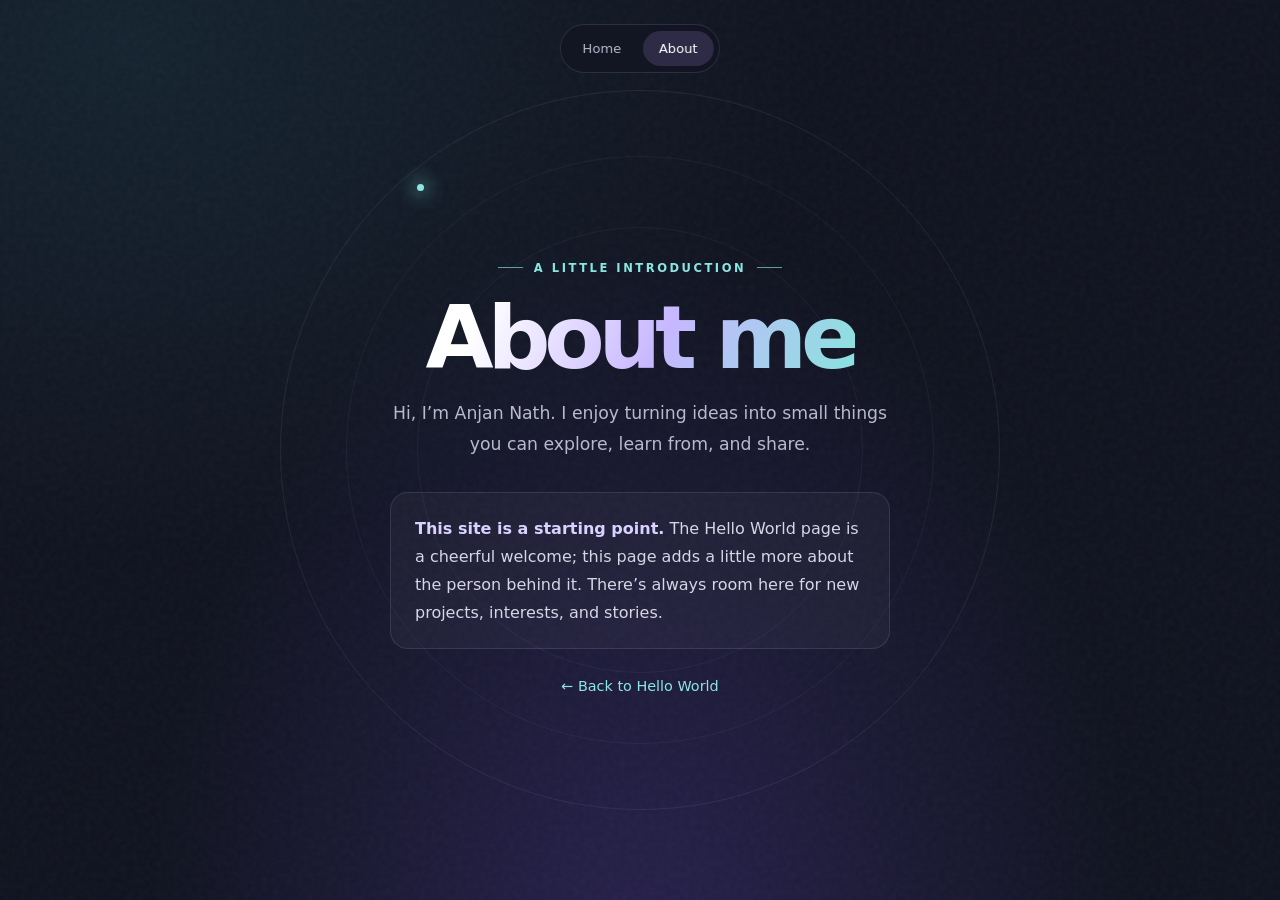
==== about.html @ 315eda44 "Publish index and about pages" ====
<!doctype html>
<html lang="en">
<head>
  <meta charset="utf-8">
  <meta name="viewport" content="width=device-width, initial-scale=1">
  <meta name="theme-color" content="#10131f">
  <title>About — Anjan Nath</title>
  <style>
    :root { color-scheme: dark; --ink: #f7f5ff; --muted: #b9b9ce; --violet: #b7a0ff; --cyan: #8be6e1; }
    * { box-sizing: border-box; }
    body { min-height: 100vh; margin: 0; display: grid; place-items: center; overflow-x: hidden; color: var(--ink); font-family: Inter, ui-sans-serif, system-ui, -apple-system, BlinkMacSystemFont, "Segoe UI", sans-serif; background: radial-gradient(ellipse at 50% 110%, rgba(91,63,179,.32), transparent 55%), radial-gradient(ellipse at 10% 5%, rgba(54,153,164,.12), transparent 42%), #10131f; }
    .grain { position: fixed; inset: 0; pointer-events: none; opacity: .15; background-image: url("data:image/svg+xml,%3Csvg viewBox='0 0 180 180' xmlns='http://www.w3.org/2000/svg'%3E%3Cfilter id='n'%3E%3CfeTurbulence type='fractalNoise' baseFrequency='.85' numOctaves='3' stitchTiles='stitch'/%3E%3C/filter%3E%3Crect width='100%25' height='100%25' filter='url(%23n)' opacity='.25'/%3E%3C/svg%3E"); }
    .orbit { position: fixed; width: min(76vw, 720px); aspect-ratio: 1; border: 1px solid rgba(203,197,255,.09); border-radius: 50%; pointer-events: none; animation: turn 50s linear infinite; }
    .orbit::before, .orbit::after { content: ""; position: absolute; border: 1px solid rgba(203,197,255,.06); border-radius: 50%; inset: 9%; }
    .orbit::after { inset: 19%; }
    .spark { position: absolute; top: 13%; left: 19%; width: 7px; height: 7px; border-radius: 50%; background: var(--cyan); box-shadow: 0 0 18px 4px rgba(139,230,225,.5); }
    .site-nav { position: fixed; z-index: 2; top: 1.5rem; left: 50%; transform: translateX(-50%); display: flex; gap: .35rem; padding: .35rem; border: 1px solid rgba(203,197,255,.14); border-radius: 999px; background: rgba(18,20,34,.72); backdrop-filter: blur(14px); }
    .site-nav a { padding: .65rem 1rem; border-radius: 999px; color: #b9b9ce; text-decoration: none; font-size: .82rem; transition: color .2s, background .2s; }
    .site-nav a:hover, .site-nav a[aria-current="page"] { color: #fff; background: rgba(183,160,255,.16); }
    main { position: relative; width: min(90vw, 680px); padding: 7rem 1.5rem 4rem; text-align: center; animation: rise .9s cubic-bezier(.2,.8,.2,1) both; }
    .eyebrow { display: inline-flex; align-items: center; gap: .65rem; color: var(--cyan); font-size: .72rem; font-weight: 700; letter-spacing: .22em; text-transform: uppercase; }
    .eyebrow::before, .eyebrow::after { content: ""; width: 25px; height: 1px; background: currentColor; opacity: .65; }
    h1 { margin: 1.2rem 0 1rem; font-size: clamp(3rem, 8vw, 5.5rem); line-height: 1; letter-spacing: -.07em; font-weight: 650; }
    h1 span { color: transparent; background: linear-gradient(115deg, #fff 14%, #c7b7ff 55%, #87e4dc 100%); background-clip: text; -webkit-background-clip: text; }
    .intro { max-width: 500px; margin: 0 auto; color: var(--muted); font-size: 1.08rem; line-height: 1.8; }
    .card { max-width: 500px; margin: 2rem auto 0; padding: 1.35rem 1.5rem; border: 1px solid rgba(203,197,255,.13); border-radius: 18px; background: rgba(255,255,255,.035); color: #d7d6e6; line-height: 1.75; text-align: left; }
    .card strong { color: #d9d1ff; font-weight: 600; }
    .back { display: inline-block; margin-top: 1.8rem; color: var(--cyan); text-decoration: none; font-size: .9rem; }
    .back:hover { text-decoration: underline; text-underline-offset: 4px; }
    @keyframes rise { from { opacity: 0; transform: translateY(18px); } to { opacity: 1; transform: translateY(0); } }
    @keyframes turn { to { transform: rotate(360deg); } }
    @media (max-width: 520px) { .site-nav { top: 1rem; } }
    @media (prefers-reduced-motion: reduce) { *, *::before, *::after { animation-duration: .01ms !important; animation-iteration-count: 1 !important; scroll-behavior: auto !important; } }
  </style>
</head>
<body>
  <div class="grain" aria-hidden="true"></div>
  <div class="orbit" aria-hidden="true"><span class="spark"></span></div>
  <nav class="site-nav" aria-label="Main navigation">
    <a href="index.html">Home</a>
    <a href="about.html" aria-current="page">About</a>
  </nav>
  <main>
    <div class="eyebrow">A little introduction</div>
    <h1><span>About me</span></h1>
    <p class="intro">Hi, I’m Anjan Nath. I enjoy turning ideas into small things you can explore, learn from, and share.</p>
    <div class="card"><strong>This site is a starting point.</strong> The Hello World page is a cheerful welcome; this page adds a little more about the person behind it. There’s always room here for new projects, interests, and stories.</div>
    <a class="back" href="index.html">← Back to Hello World</a>
  </main>
</body>
</html>
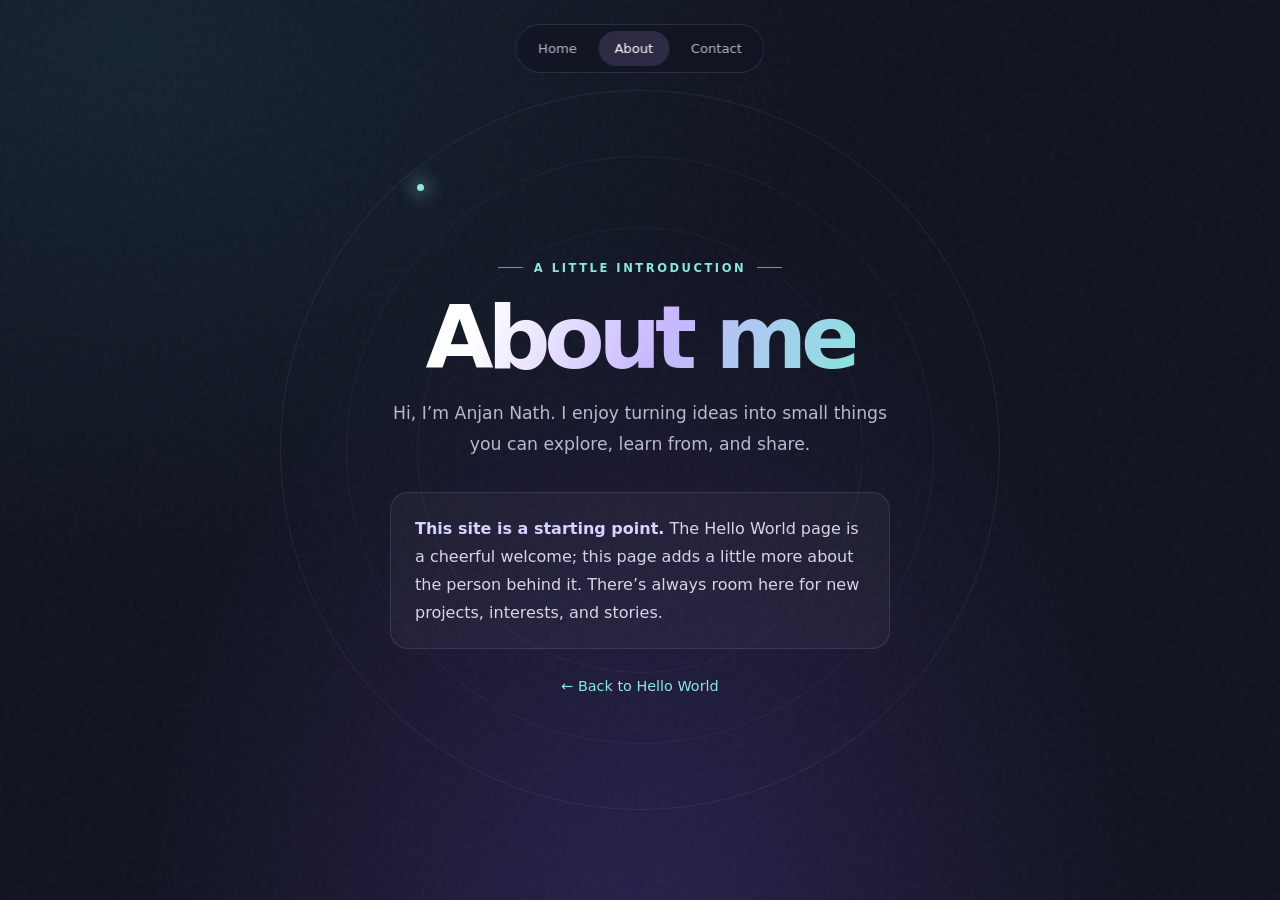
==== commit 483decc7: "Publish contact page" ====
--- a/about.html
+++ b/about.html
@@ -39,6 +39,7 @@
   <nav class="site-nav" aria-label="Main navigation">
     <a href="index.html">Home</a>
     <a href="about.html" aria-current="page">About</a>
+    <a href="contact.html">Contact</a>
   </nav>
   <main>
     <div class="eyebrow">A little introduction</div>
@@ -50,3 +51,4 @@
 </body>
 </html>
 
+
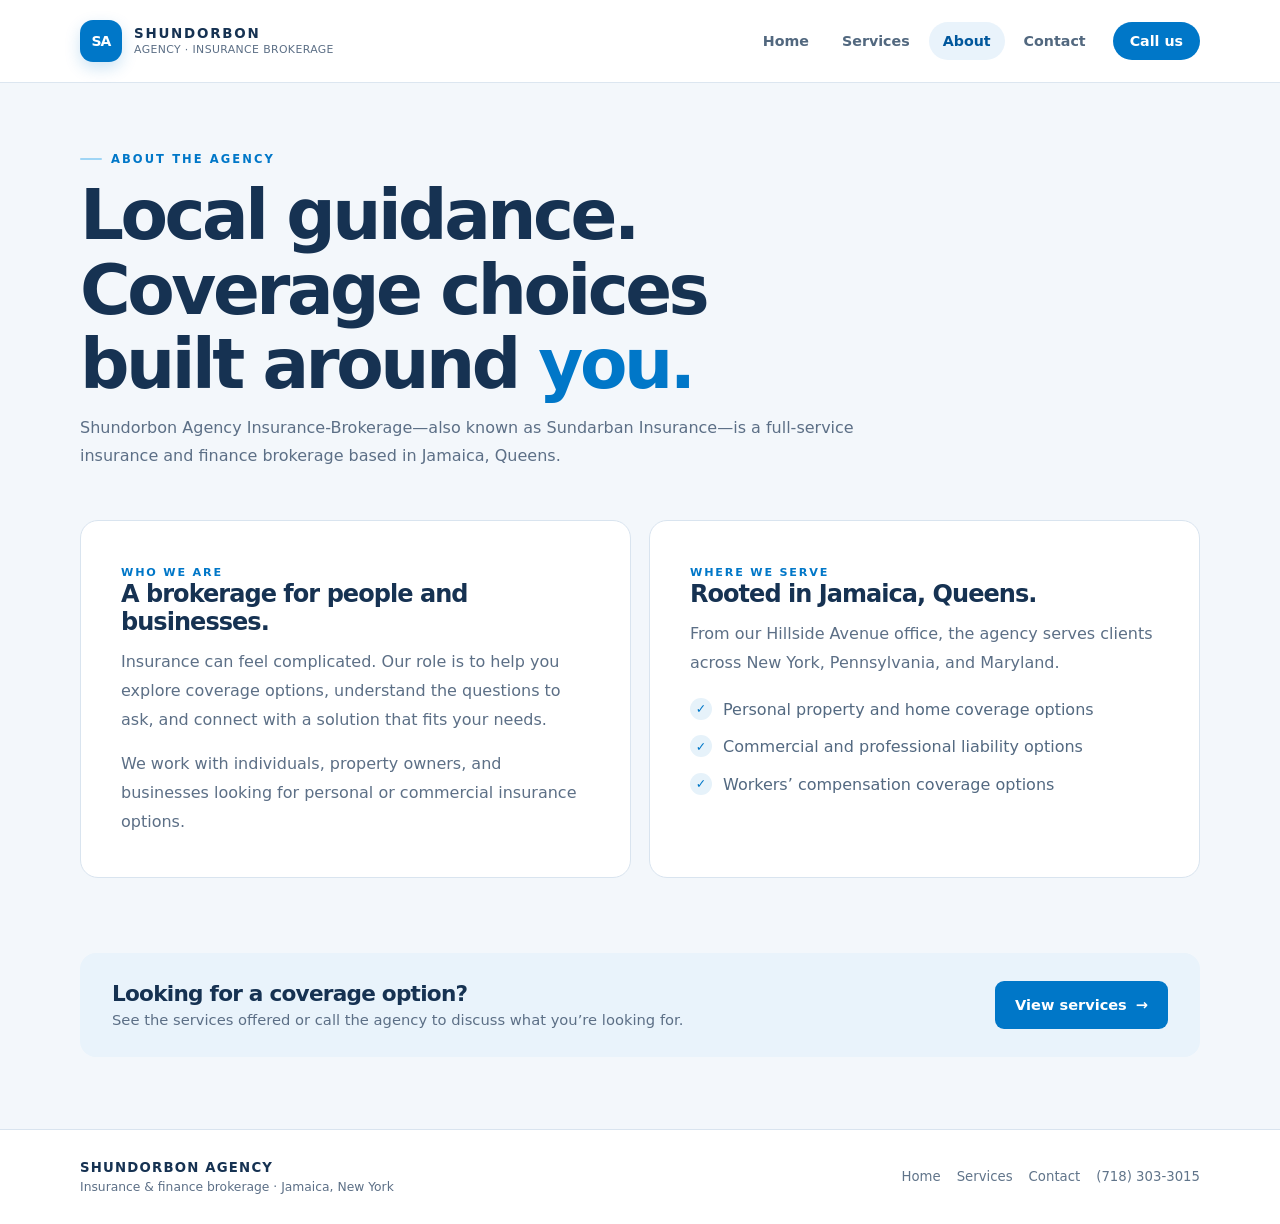
==== commit 58014475: "changed the site for Shundorbon Agency Test site for insurance" ====
--- a/about.html
+++ b/about.html
@@ -3,52 +3,22 @@
 <head>
   <meta charset="utf-8">
   <meta name="viewport" content="width=device-width, initial-scale=1">
-  <meta name="theme-color" content="#10131f">
-  <title>About — Anjan Nath</title>
-  <style>
-    :root { color-scheme: dark; --ink: #f7f5ff; --muted: #b9b9ce; --violet: #b7a0ff; --cyan: #8be6e1; }
-    * { box-sizing: border-box; }
-    body { min-height: 100vh; margin: 0; display: grid; place-items: center; overflow-x: hidden; color: var(--ink); font-family: Inter, ui-sans-serif, system-ui, -apple-system, BlinkMacSystemFont, "Segoe UI", sans-serif; background: radial-gradient(ellipse at 50% 110%, rgba(91,63,179,.32), transparent 55%), radial-gradient(ellipse at 10% 5%, rgba(54,153,164,.12), transparent 42%), #10131f; }
-    .grain { position: fixed; inset: 0; pointer-events: none; opacity: .15; background-image: url("data:image/svg+xml,%3Csvg viewBox='0 0 180 180' xmlns='http://www.w3.org/2000/svg'%3E%3Cfilter id='n'%3E%3CfeTurbulence type='fractalNoise' baseFrequency='.85' numOctaves='3' stitchTiles='stitch'/%3E%3C/filter%3E%3Crect width='100%25' height='100%25' filter='url(%23n)' opacity='.25'/%3E%3C/svg%3E"); }
-    .orbit { position: fixed; width: min(76vw, 720px); aspect-ratio: 1; border: 1px solid rgba(203,197,255,.09); border-radius: 50%; pointer-events: none; animation: turn 50s linear infinite; }
-    .orbit::before, .orbit::after { content: ""; position: absolute; border: 1px solid rgba(203,197,255,.06); border-radius: 50%; inset: 9%; }
-    .orbit::after { inset: 19%; }
-    .spark { position: absolute; top: 13%; left: 19%; width: 7px; height: 7px; border-radius: 50%; background: var(--cyan); box-shadow: 0 0 18px 4px rgba(139,230,225,.5); }
-    .site-nav { position: fixed; z-index: 2; top: 1.5rem; left: 50%; transform: translateX(-50%); display: flex; gap: .35rem; padding: .35rem; border: 1px solid rgba(203,197,255,.14); border-radius: 999px; background: rgba(18,20,34,.72); backdrop-filter: blur(14px); }
-    .site-nav a { padding: .65rem 1rem; border-radius: 999px; color: #b9b9ce; text-decoration: none; font-size: .82rem; transition: color .2s, background .2s; }
-    .site-nav a:hover, .site-nav a[aria-current="page"] { color: #fff; background: rgba(183,160,255,.16); }
-    main { position: relative; width: min(90vw, 680px); padding: 7rem 1.5rem 4rem; text-align: center; animation: rise .9s cubic-bezier(.2,.8,.2,1) both; }
-    .eyebrow { display: inline-flex; align-items: center; gap: .65rem; color: var(--cyan); font-size: .72rem; font-weight: 700; letter-spacing: .22em; text-transform: uppercase; }
-    .eyebrow::before, .eyebrow::after { content: ""; width: 25px; height: 1px; background: currentColor; opacity: .65; }
-    h1 { margin: 1.2rem 0 1rem; font-size: clamp(3rem, 8vw, 5.5rem); line-height: 1; letter-spacing: -.07em; font-weight: 650; }
-    h1 span { color: transparent; background: linear-gradient(115deg, #fff 14%, #c7b7ff 55%, #87e4dc 100%); background-clip: text; -webkit-background-clip: text; }
-    .intro { max-width: 500px; margin: 0 auto; color: var(--muted); font-size: 1.08rem; line-height: 1.8; }
-    .card { max-width: 500px; margin: 2rem auto 0; padding: 1.35rem 1.5rem; border: 1px solid rgba(203,197,255,.13); border-radius: 18px; background: rgba(255,255,255,.035); color: #d7d6e6; line-height: 1.75; text-align: left; }
-    .card strong { color: #d9d1ff; font-weight: 600; }
-    .back { display: inline-block; margin-top: 1.8rem; color: var(--cyan); text-decoration: none; font-size: .9rem; }
-    .back:hover { text-decoration: underline; text-underline-offset: 4px; }
-    @keyframes rise { from { opacity: 0; transform: translateY(18px); } to { opacity: 1; transform: translateY(0); } }
-    @keyframes turn { to { transform: rotate(360deg); } }
-    @media (max-width: 520px) { .site-nav { top: 1rem; } }
-    @media (prefers-reduced-motion: reduce) { *, *::before, *::after { animation-duration: .01ms !important; animation-iteration-count: 1 !important; scroll-behavior: auto !important; } }
-  </style>
+  <meta name="description" content="Learn about Shundorbon Agency Insurance-Brokerage, also known as Sundarban Insurance, serving clients in New York, Pennsylvania, and Maryland.">
+  <meta name="theme-color" content="#f3f7fb">
+  <title>About Shundorbon Agency</title>
+  <link rel="stylesheet" href="styles.css">
 </head>
 <body>
-  <div class="grain" aria-hidden="true"></div>
-  <div class="orbit" aria-hidden="true"><span class="spark"></span></div>
-  <nav class="site-nav" aria-label="Main navigation">
-    <a href="index.html">Home</a>
-    <a href="about.html" aria-current="page">About</a>
-    <a href="contact.html">Contact</a>
-  </nav>
+  <header class="site-header"><div class="header-inner"><a class="brand" href="index.html" aria-label="Shundorbon Agency home"><span class="brand-mark">SA</span><span class="brand-copy"><strong>SHUNDORBON</strong><small>AGENCY · INSURANCE BROKERAGE</small></span></a><nav class="site-nav" aria-label="Main navigation"><a href="index.html">Home</a><a href="services.html">Services</a><a href="about.html" aria-current="page">About</a><a href="contact.html">Contact</a><a class="nav-call" href="tel:+17183033015">Call us</a></nav></div></header>
   <main>
-    <div class="eyebrow">A little introduction</div>
-    <h1><span>About me</span></h1>
-    <p class="intro">Hi, I’m Anjan Nath. I enjoy turning ideas into small things you can explore, learn from, and share.</p>
-    <div class="card"><strong>This site is a starting point.</strong> The Hello World page is a cheerful welcome; this page adds a little more about the person behind it. There’s always room here for new projects, interests, and stories.</div>
-    <a class="back" href="index.html">← Back to Hello World</a>
+    <section class="container page-hero"><div class="page-heading"><span class="eyebrow">About the agency</span><h1>Local guidance. Coverage choices built around <em>you.</em></h1><p>Shundorbon Agency Insurance-Brokerage—also known as Sundarban Insurance—is a full-service insurance and finance brokerage based in Jamaica, Queens.</p></div></section>
+    <section class="container content-grid">
+      <article class="content-panel"><span class="kicker">Who we are</span><h2>A brokerage for people and businesses.</h2><p>Insurance can feel complicated. Our role is to help you explore coverage options, understand the questions to ask, and connect with a solution that fits your needs.</p><p>We work with individuals, property owners, and businesses looking for personal or commercial insurance options.</p></article>
+      <article class="content-panel"><span class="kicker">Where we serve</span><h2>Rooted in Jamaica, Queens.</h2><p>From our Hillside Avenue office, the agency serves clients across New York, Pennsylvania, and Maryland.</p><ul class="list-check"><li>Personal property and home coverage options</li><li>Commercial and professional liability options</li><li>Workers’ compensation coverage options</li></ul></article>
+    </section>
+    <section class="container"><div class="callout"><div><h2>Looking for a coverage option?</h2><p>See the services offered or call the agency to discuss what you’re looking for.</p></div><a class="button" href="services.html">View services <span aria-hidden="true">→</span></a></div></section>
   </main>
+  <footer class="site-footer"><div class="footer-inner"><div><div class="footer-brand">SHUNDORBON AGENCY</div><div class="footer-copy">Insurance &amp; finance brokerage · Jamaica, New York</div></div><nav class="footer-links" aria-label="Footer navigation"><a href="index.html">Home</a><a href="services.html">Services</a><a href="contact.html">Contact</a><a href="tel:+17183033015">(718) 303-3015</a></nav></div></footer>
 </body>
 </html>
 
-
--- a/styles.css
+++ b/styles.css
@@ -0,0 +1,139 @@
+:root {
+  color-scheme: light;
+  --ink: #163252;
+  --muted: #5c6f86;
+  --blue: #0077c8;
+  --blue-dark: #00579c;
+  --blue-light: #9fd5f5;
+  --paper: #f3f7fb;
+  --white: #fff;
+  --line: #d9e4ef;
+  --shadow: 0 18px 48px rgba(22, 50, 82, .08);
+}
+* { box-sizing: border-box; }
+html { scroll-behavior: smooth; }
+body { margin: 0; background: var(--paper); color: var(--ink); font-family: Inter, ui-sans-serif, system-ui, -apple-system, BlinkMacSystemFont, "Segoe UI", sans-serif; -webkit-font-smoothing: antialiased; }
+a { color: inherit; }
+.site-header { position: sticky; top: 0; z-index: 10; background: rgba(255,255,255,.94); border-bottom: 1px solid rgba(217,228,239,.9); backdrop-filter: blur(16px); }
+.header-inner, .container, .footer-inner { width: min(1120px, calc(100% - 40px)); margin: 0 auto; }
+.header-inner { min-height: 82px; display: flex; align-items: center; justify-content: space-between; gap: 28px; }
+.brand { display: inline-flex; align-items: center; gap: 12px; text-decoration: none; flex-shrink: 0; }
+.brand-mark { width: 42px; height: 42px; display: grid; place-items: center; border-radius: 13px; background: var(--blue); color: #fff; font-size: 14px; font-weight: 800; letter-spacing: -.06em; box-shadow: 0 6px 16px rgba(0,119,200,.2); }
+.brand-copy { display: grid; gap: 2px; }
+.brand-copy strong { font-size: .84rem; letter-spacing: .13em; }
+.brand-copy small { color: var(--muted); font-size: .68rem; letter-spacing: .035em; }
+.site-nav { display: flex; align-items: center; gap: 5px; }
+.site-nav a { padding: 11px 14px; border-radius: 999px; color: #52687f; font-size: .89rem; font-weight: 600; text-decoration: none; transition: color .2s, background .2s; }
+.site-nav a:hover, .site-nav a[aria-current="page"] { background: #e9f3fb; color: var(--blue-dark); }
+.site-nav .nav-call { margin-left: 8px; padding: 11px 17px; background: var(--blue); color: #fff; }
+.site-nav .nav-call:hover { background: var(--blue-dark); color: #fff; }
+main { overflow: hidden; }
+.hero { display: grid; grid-template-columns: 1.04fr .96fr; align-items: center; gap: clamp(36px, 7vw, 86px); padding: 76px 0 72px; }
+.eyebrow { display: inline-flex; align-items: center; gap: 9px; color: var(--blue); font-size: .72rem; font-weight: 800; letter-spacing: .18em; text-transform: uppercase; }
+.eyebrow::before { content: ""; width: 22px; height: 2px; border-radius: 4px; background: var(--blue-light); }
+h1, h2, h3, p { margin-top: 0; }
+h1 { max-width: 650px; margin: 18px 0 20px; font-size: clamp(2.75rem, 5vw, 4.8rem); line-height: 1.02; letter-spacing: -.065em; font-weight: 680; }
+h1 em { color: var(--blue); font-style: normal; }
+.lead { max-width: 575px; color: var(--muted); font-size: clamp(1.02rem, 1.5vw, 1.16rem); line-height: 1.8; }
+.actions { display: flex; flex-wrap: wrap; gap: 12px; margin-top: 29px; }
+.button { min-height: 48px; display: inline-flex; align-items: center; justify-content: center; gap: 9px; padding: 0 19px; border: 1px solid transparent; border-radius: 9px; background: var(--blue); color: #fff; font-size: .91rem; font-weight: 700; text-decoration: none; transition: transform .18s, background .18s, border-color .18s; }
+.button:hover { transform: translateY(-2px); background: var(--blue-dark); }
+.button.secondary { border-color: var(--line); background: #fff; color: var(--ink); }
+.button.secondary:hover { border-color: #b8d6ed; background: #f7fbff; }
+.hero-art { position: relative; min-height: 390px; overflow: hidden; display: grid; place-items: center; border-radius: 26px; background: radial-gradient(circle at 72% 22%, rgba(159,213,245,.28), transparent 24%), linear-gradient(145deg, #0879bd, #143963 78%); box-shadow: var(--shadow); }
+.hero-art::before, .hero-art::after { content: ""; position: absolute; width: 310px; height: 310px; border: 1px solid rgba(255,255,255,.15); border-radius: 50%; }
+.hero-art::before { transform: translate(55px, 36px); }
+.hero-art::after { width: 410px; height: 410px; transform: translate(55px, 36px); border-color: rgba(255,255,255,.08); }
+.art-shield { position: relative; z-index: 1; width: 150px; height: 170px; display: grid; place-items: center; border: 1px solid rgba(255,255,255,.32); border-radius: 48% 48% 44% 44% / 28% 28% 55% 55%; background: linear-gradient(145deg, rgba(255,255,255,.18), rgba(255,255,255,.04)); box-shadow: 0 22px 55px rgba(5,35,73,.22); transform: rotate(-5deg); }
+.art-shield svg { width: 76px; height: 76px; color: #dceeff; }
+.art-note { position: absolute; z-index: 2; right: 24px; bottom: 24px; padding: 13px 16px; border: 1px solid rgba(255,255,255,.2); border-radius: 12px; background: rgba(255,255,255,.12); color: #fff; font-size: .79rem; backdrop-filter: blur(12px); }
+.section { padding: 70px 0; }
+.section.white { background: #fff; }
+.section-head { max-width: 650px; margin-bottom: 30px; }
+.section-head h2, .page-heading h1 { margin: 12px 0 12px; font-size: clamp(2rem, 3.6vw, 3.25rem); line-height: 1.08; letter-spacing: -.05em; }
+.section-head p, .page-heading p { margin-bottom: 0; color: var(--muted); line-height: 1.75; }
+.card-grid { display: grid; grid-template-columns: repeat(3, 1fr); gap: 16px; }
+.service-card, .info-card { min-height: 200px; padding: 24px; border: 1px solid var(--line); border-radius: 15px; background: #fff; box-shadow: 0 5px 20px rgba(22,50,82,.04); }
+.service-card .icon { width: 43px; height: 43px; display: grid; place-items: center; margin-bottom: 21px; border-radius: 12px; background: #eaf4fc; color: var(--blue); font-size: 1.15rem; font-weight: 800; }
+.service-card h3, .info-card h3 { margin-bottom: 8px; font-size: 1.08rem; letter-spacing: -.02em; }
+.service-card p, .info-card p { margin-bottom: 0; color: var(--muted); font-size: .91rem; line-height: 1.7; }
+.text-link { display: inline-flex; align-items: center; gap: 7px; margin-top: 18px; color: var(--blue); font-size: .9rem; font-weight: 750; text-decoration: none; }
+.text-link:hover { text-decoration: underline; text-underline-offset: 4px; }
+.trust-band { display: grid; grid-template-columns: repeat(3, 1fr); gap: 1px; overflow: hidden; margin: 4px 0 72px; border: 1px solid var(--line); border-radius: 15px; background: var(--line); }
+.trust-item { padding: 21px 24px; background: #fff; }
+.trust-item strong { display: block; margin-bottom: 4px; color: var(--blue-dark); font-size: 1.05rem; }
+.trust-item span { color: var(--muted); font-size: .84rem; }
+.page-hero { padding: 62px 0 38px; }
+.page-heading { max-width: 780px; }
+.page-heading h1 { font-size: clamp(2.75rem, 5.4vw, 4.4rem); }
+.content-grid { display: grid; grid-template-columns: 1fr 1fr; gap: 18px; padding: 12px 0 75px; }
+.content-panel { padding: clamp(24px, 4vw, 40px); border: 1px solid var(--line); border-radius: 18px; background: #fff; }
+.content-panel h2 { margin-bottom: 12px; font-size: 1.5rem; letter-spacing: -.04em; }
+.content-panel p { color: var(--muted); line-height: 1.8; }
+.content-panel p:last-child { margin-bottom: 0; }
+.kicker { color: var(--blue); font-size: .7rem; font-weight: 800; letter-spacing: .16em; text-transform: uppercase; }
+.list-check { display: grid; gap: 13px; margin: 20px 0 0; padding: 0; list-style: none; }
+.list-check li { display: flex; gap: 11px; color: #536981; line-height: 1.55; }
+.list-check li::before { content: "✓"; flex: 0 0 22px; width: 22px; height: 22px; display: grid; place-items: center; border-radius: 50%; background: #e6f2fa; color: var(--blue); font-size: .78rem; font-weight: 800; }
+.service-list { display: grid; grid-template-columns: repeat(2, 1fr); gap: 15px; padding: 0 0 76px; }
+.service-card { min-height: 0; padding: 25px; }
+.service-card .icon { margin-bottom: 17px; }
+.service-card p { font-size: .93rem; }
+.service-card:last-child:nth-child(odd) { grid-column: 1 / -1; }
+.callout { display: flex; align-items: center; justify-content: space-between; gap: 24px; margin: 0 0 72px; padding: 28px 32px; border-radius: 16px; background: #e9f3fb; }
+.callout h2 { margin-bottom: 5px; font-size: 1.35rem; letter-spacing: -.035em; }
+.callout p { margin: 0; color: var(--muted); font-size: .92rem; }
+.contact-grid { display: grid; grid-template-columns: 1.05fr .95fr; gap: 18px; padding-bottom: 76px; }
+.contact-card { padding: 27px; border: 1px solid var(--line); border-radius: 16px; background: #fff; }
+.contact-card h2 { margin-bottom: 17px; font-size: 1.35rem; letter-spacing: -.035em; }
+.contact-row { display: grid; grid-template-columns: 34px 1fr; gap: 13px; padding: 15px 0; border-top: 1px solid #e8eef5; }
+.contact-row:first-of-type { border-top: 0; }
+.contact-symbol { width: 34px; height: 34px; display: grid; place-items: center; border-radius: 10px; background: #eaf4fc; color: var(--blue); font-size: .94rem; font-weight: 800; }
+.contact-row strong { display: block; margin: 1px 0 4px; font-size: .91rem; }
+.contact-row span, .contact-row a { color: var(--muted); font-size: .91rem; line-height: 1.65; }
+.contact-row a { color: var(--blue-dark); font-weight: 650; text-decoration-thickness: 1px; text-underline-offset: 3px; }
+.hours-note { margin-top: 14px; padding: 12px 14px; border-radius: 10px; background: #f4f8fc; color: var(--muted); font-size: .82rem; line-height: 1.6; }
+.external-links { display: flex; flex-wrap: wrap; gap: 10px; margin-top: 19px; }
+.external-links a { padding: 9px 12px; border: 1px solid var(--line); border-radius: 8px; color: var(--blue-dark); font-size: .83rem; font-weight: 650; text-decoration: none; }
+.external-links a:hover { background: #f4f9fe; }
+.site-footer { padding: 30px 0; border-top: 1px solid var(--line); background: #fff; }
+.footer-inner { display: flex; align-items: center; justify-content: space-between; gap: 24px; }
+.footer-brand { color: var(--ink); font-size: .83rem; font-weight: 800; letter-spacing: .09em; }
+.footer-copy { margin-top: 5px; color: var(--muted); font-size: .77rem; }
+.footer-links { display: flex; flex-wrap: wrap; gap: 16px; }
+.footer-links a { color: #60748a; font-size: .83rem; text-decoration: none; }
+.footer-links a:hover { color: var(--blue); }
+@media (max-width: 820px) {
+  .header-inner { min-height: 74px; gap: 12px; }
+  .site-nav a { padding: 10px 9px; font-size: .82rem; }
+  .site-nav .nav-call { margin-left: 2px; padding: 10px 12px; }
+  .hero { grid-template-columns: 1fr; padding: 54px 0 56px; }
+  .hero-art { min-height: 300px; }
+  .card-grid { grid-template-columns: repeat(2, 1fr); }
+  .contact-grid { grid-template-columns: 1fr 1fr; }
+}
+@media (max-width: 600px) {
+  .header-inner, .container, .footer-inner { width: min(100% - 28px, 1120px); }
+  .header-inner { flex-wrap: wrap; padding: 12px 0 10px; }
+  .brand-mark { width: 38px; height: 38px; }
+  .brand-copy strong { font-size: .77rem; }
+  .brand-copy small { font-size: .64rem; }
+  .site-nav { width: 100%; justify-content: space-between; gap: 2px; }
+  .site-nav a { padding: 9px 10px; font-size: .8rem; }
+  .site-nav .nav-call { margin-left: 0; }
+  .hero { gap: 30px; padding: 44px 0; }
+  h1 { font-size: clamp(2.65rem, 12vw, 4rem); }
+  .hero-art { min-height: 255px; border-radius: 20px; }
+  .art-shield { width: 124px; height: 142px; }
+  .section { padding: 52px 0; }
+  .card-grid, .service-list, .content-grid, .contact-grid { grid-template-columns: 1fr; }
+  .service-card:last-child:nth-child(odd) { grid-column: auto; }
+  .trust-band { grid-template-columns: 1fr; margin-bottom: 54px; }
+  .trust-item { padding: 17px 20px; }
+  .page-hero { padding: 48px 0 24px; }
+  .content-grid, .service-list, .contact-grid { padding-bottom: 54px; }
+  .callout { align-items: flex-start; flex-direction: column; margin-bottom: 54px; padding: 24px; }
+  .footer-inner { align-items: flex-start; flex-direction: column; }
+}
+@media (prefers-reduced-motion: reduce) { *, *::before, *::after { scroll-behavior: auto !important; transition-duration: .01ms !important; } }
+
